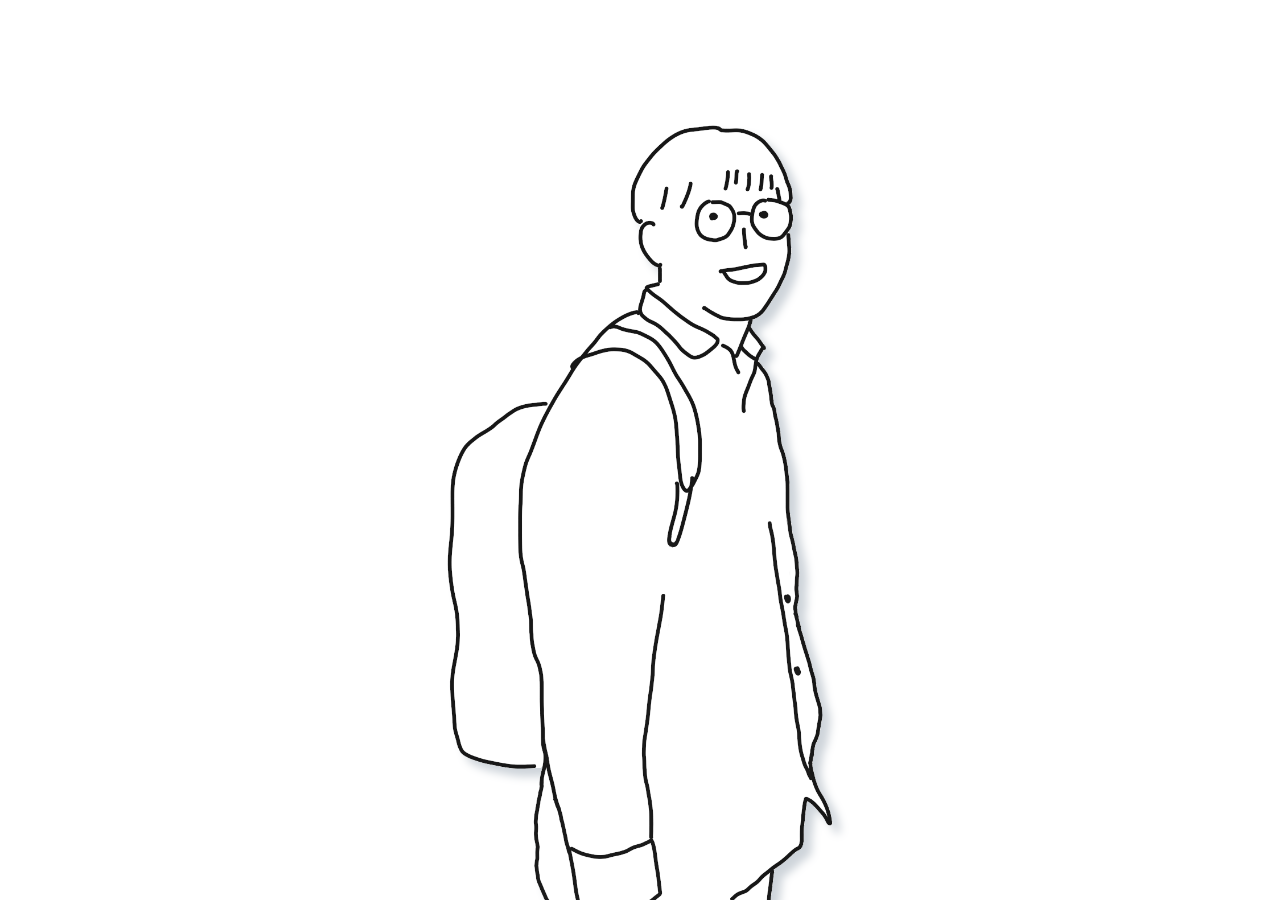
==== index.html @ 2cc096e7 "Update" ====
<!DOCTYPE html>
<html lang="en">
<head>
  <meta charset="UTF-8">
  <meta name="viewport" content="width=device-width, initial-scale=1.0">
  <title>zzulu</title>
  <style>
    html, body, .container { width: 100%; height: 100%; }
    body { margin: 0; }

    .container {
      display: flex;
      justify-content: center;
      align-items: flex-end;
    }

    .photo {
      height: 90%;
      animation: appear 1.2s;
    }

    @keyframes appear {
      from { opacity: 0; }
      to   { opacity: 1; }
    }
  </style>
</head>
<body>
  <div class="container">
    <img src="zzulu.png"
         id="photo"
         class="photo"
         style="filter: drop-shadow(8px 8px 4px #ced4da);"
         alt="Zzulu" />
  </div>

  <script>
    const flipAxis = function (x, y, orientation) {
      if (orientation === 90) {
        return [y*(-1), x*(1)]
      }

      if (orientation === -90) {
        return [y*(1), x*(-1)]
      }

      if (orientation === 180) {
        return [x*(-1), y*(-1)]
      }
      
      return [x*(1), y*(1)]
    }

    const addDeviceOrientationEvent = function (target) {
      let set = false
      let orientation = window.orientation

      if (typeof DeviceOrientationEvent.requestPermission === 'function') {
        DeviceOrientationEvent.requestPermission()
          .then(permissionState => {
            if (permissionState === 'granted') {
              window.addEventListener('orientationchange', () => {
                set = false
              }, false)

              window.addEventListener('deviceorientation', (e) => {
                const offset = { x: 0, y: 0 }
                if (!set) {
                  offset.x = e.gamma.toFixed(2)
                  offset.y = e.beta.toFixed(2)
                  orientation = window.orientation
                  set = true
                }

                const [axisX, axisY] = flipAxis( e.beta.toFixed(2)-offset.y,
                                                 e.gamma.toFixed(2)-offset.x,
                                                 orientation )

                target.style = `filter: drop-shadow(${8+axisY*(-0.7)}px ${8+axisX*(-0.7)}px 4px #ced4da);
                                transform: perspective(300px) rotateX(${axisX*(-0.35)}deg) rotateY(${axisY*(0.35)}deg);`
              }, true)
            }
          })
          .catch(console.error)
      } else {
        console.log('Not Supported!')
      }
    }

    document.getElementById('photo').addEventListener('click', function (e) {
      addDeviceOrientationEvent(e.target)
    })
  </script>
</body>
</html>
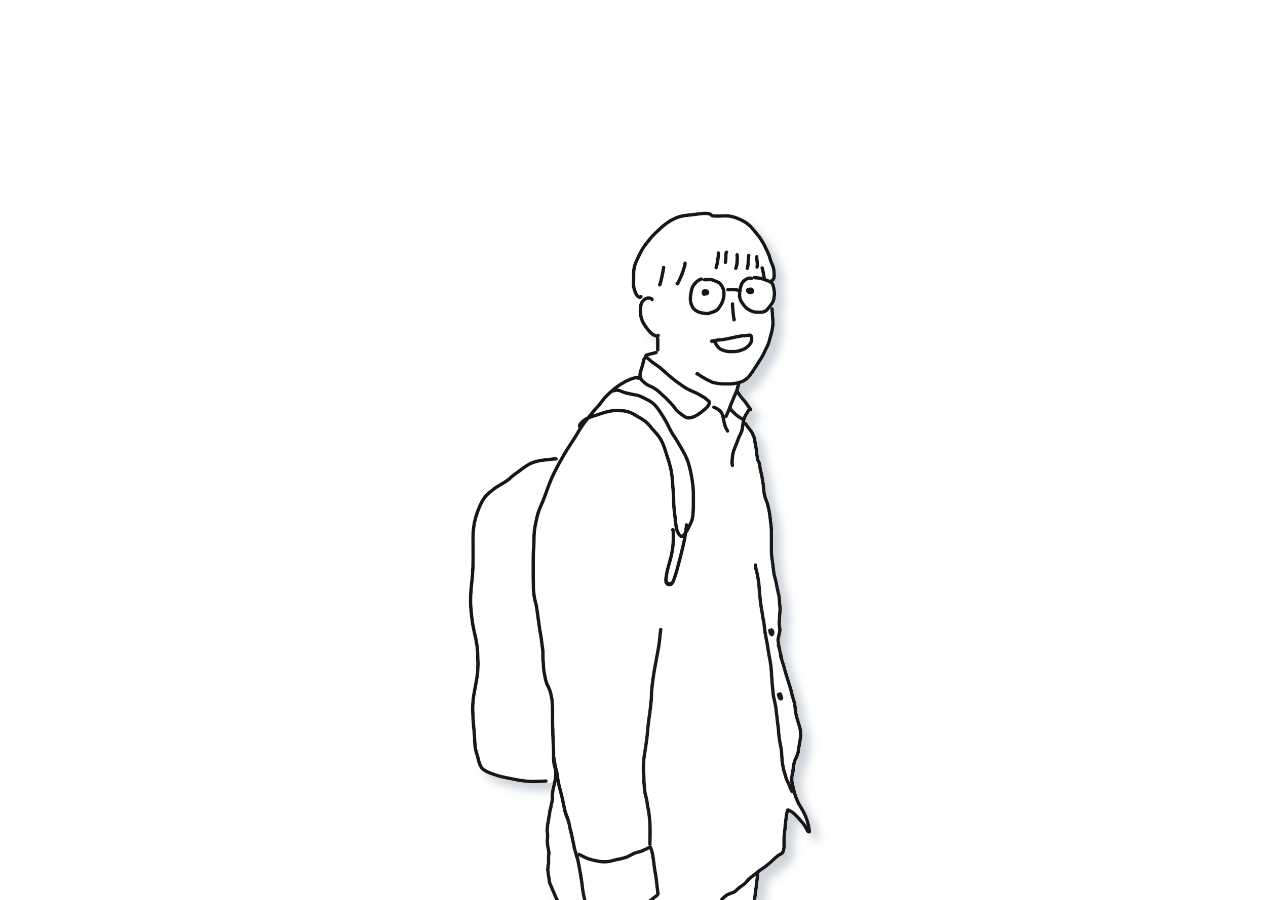
==== commit 18e49c6d: "Update image details" ====
--- a/index.html
+++ b/index.html
@@ -15,7 +15,7 @@
     }
 
     .photo {
-      height: 90%;
+      height: 80%;
       animation: appear 1.2s;
     }
 
@@ -52,32 +52,32 @@
     }
 
     const addDeviceOrientationEvent = function (target) {
-      let set = false
+      const offset = { x: 0, y: 0 }
       let orientation = window.orientation
+      let initialized = false
 
       if (typeof DeviceOrientationEvent.requestPermission === 'function') {
         DeviceOrientationEvent.requestPermission()
           .then(permissionState => {
             if (permissionState === 'granted') {
               window.addEventListener('orientationchange', () => {
-                set = false
+                initialized = false
               }, false)
 
               window.addEventListener('deviceorientation', (e) => {
-                const offset = { x: 0, y: 0 }
-                if (!set) {
+                if (!initialized) {
                   offset.x = e.gamma.toFixed(2)
                   offset.y = e.beta.toFixed(2)
                   orientation = window.orientation
-                  set = true
+                  initialized = true
                 }
 
                 const [axisX, axisY] = flipAxis( e.beta.toFixed(2)-offset.y,
                                                  e.gamma.toFixed(2)-offset.x,
                                                  orientation )
 
-                target.style = `filter: drop-shadow(${8+axisY*(-0.7)}px ${8+axisX*(-0.7)}px 4px #ced4da);
-                                transform: perspective(300px) rotateX(${axisX*(-0.35)}deg) rotateY(${axisY*(0.35)}deg);`
+                target.style = `filter: drop-shadow(${8+axisY*(-0.75)}px ${8+axisX*(-0.75)}px 4px #ced4da);
+                                transform: perspective(300px) rotateX(${axisX*(-0.15)}deg) rotateY(${axisY*(0.15)}deg);`
               }, true)
             }
           })
